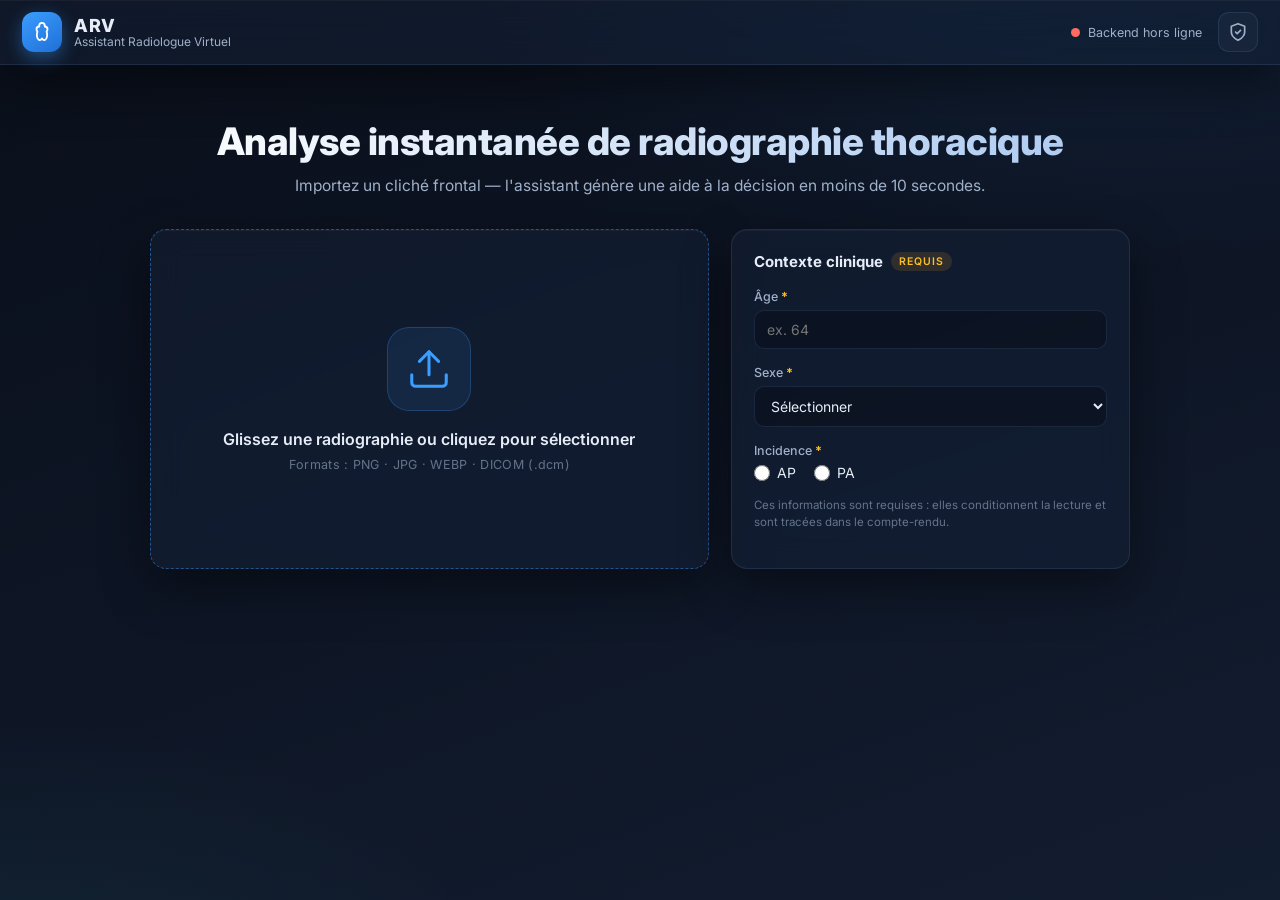
==== frontend/index.html @ f4ba9850 "commit site" ====
<!DOCTYPE html>
<html lang="fr">
<head>
    <meta charset="UTF-8">
    <meta name="viewport" content="width=device-width, initial-scale=1.0">
    <title>ARV · Station de travail clinique</title>

    <link rel="preconnect" href="https://fonts.googleapis.com">
    <link rel="preconnect" href="https://fonts.gstatic.com" crossorigin>
    <link href="https://fonts.googleapis.com/css2?family=Inter:wght@400;500;600;700;800&display=swap" rel="stylesheet">
    <link rel="stylesheet" href="css/theme.css">
</head>
<body>

<!-- ===================== BARRE SUPÉRIEURE ===================== -->
<header class="topbar glass">
    <div class="brand">
        <div class="brand-mark">
            <svg viewBox="0 0 24 24" width="22" height="22" fill="none" stroke="currentColor" stroke-width="2" stroke-linecap="round" stroke-linejoin="round">
                <path d="M12 2a3 3 0 0 0-3 3v1a3 3 0 0 0-3 3c0 1 .5 2 1 2.5C6 15 6 18 8 20c1.5 1.5 3 .5 4-1 1 1.5 2.5 2.5 4 1 2-2 2-5 1-8.5.5-.5 1-1.5 1-2.5a3 3 0 0 0-3-3V5a3 3 0 0 0-3-3z"/>
            </svg>
        </div>
        <div class="brand-text">
            <strong>ARV</strong>
            <span>Assistant Radiologue Virtuel</span>
        </div>
    </div>

    <div class="topbar-right">
        <div class="conn">
            <span id="conn-dot" class="conn-dot offline"></span>
            <span id="conn-label" class="conn-label">Connexion…</span>
        </div>
        <!-- Bouton discret d'audit (pour le jury) -->
        <button id="audit-btn" class="icon-btn" title="Performance &amp; Audit IA">
            <svg viewBox="0 0 24 24" width="20" height="20" fill="none" stroke="currentColor" stroke-width="2" stroke-linecap="round" stroke-linejoin="round">
                <path d="M12 22s8-4 8-10V5l-8-3-8 3v7c0 6 8 10 8 10z"/>
                <path d="M9 12l2 2 4-4"/>
            </svg>
        </button>
    </div>
</header>

<main class="app">

    <!-- ===================== VUE 1 : ESPACE D'IMPORT ===================== -->
    <section id="intake" class="intake">
        <div class="intake-inner">
            <div class="intake-hero">
                <h1>Analyse instantanée de radiographie thoracique</h1>
                <p>Importez un cliché frontal — l'assistant génère une aide à la décision en moins de 10&nbsp;secondes.</p>
            </div>

            <div class="intake-grid">
                <!-- Zone d'import -->
                <div id="drop-zone" class="drop-zone glass">
                    <div class="drop-icon">
                        <svg viewBox="0 0 24 24" width="46" height="46" fill="none" stroke="currentColor" stroke-width="1.6" stroke-linecap="round" stroke-linejoin="round">
                            <path d="M21 15v4a2 2 0 0 1-2 2H5a2 2 0 0 1-2-2v-4"/>
                            <path d="M17 8l-5-5-5 5"/><path d="M12 3v12"/>
                        </svg>
                    </div>
                    <p class="drop-title">Glissez une radiographie ou cliquez pour sélectionner</p>
                    <p class="drop-hint">Formats : PNG · JPG · WEBP · DICOM (.dcm)</p>
                    <input type="file" id="file-input" accept=".jpg,.jpeg,.png,.webp,.dcm" hidden>
                </div>

                <!-- Métadonnées patient (obligatoires avant analyse) -->
                <div class="meta-card glass">
                    <h3>Contexte clinique <span class="req">requis</span></h3>

                    <label class="field">
                        <span>Âge <i class="req-star">*</i></span>
                        <input id="age" type="number" min="0" max="150" placeholder="ex. 64" required>
                    </label>

                    <label class="field">
                        <span>Sexe <i class="req-star">*</i></span>
                        <select id="sex" required>
                            <option value="" selected disabled>Sélectionner</option>
                            <option value="male">Homme</option>
                            <option value="female">Femme</option>
                        </select>
                    </label>

                    <div class="field">
                        <span>Incidence <i class="req-star">*</i></span>
                        <div class="radio-row">
                            <label><input type="radio" name="orientation" value="Frontale AP"> AP</label>
                            <label><input type="radio" name="orientation" value="Frontale PA"> PA</label>
                        </div>
                    </div>

                    <p class="meta-error hidden" id="meta-error">Renseignez le contexte clinique (âge, sexe, incidence) avant de lancer l'analyse.</p>
                    <p class="meta-note">Ces informations sont requises : elles conditionnent la lecture et sont tracées dans le compte-rendu.</p>
                </div>
            </div>
        </div>
    </section>

    <!-- ===================== VUE 2 : ESPACE DE TRAVAIL ===================== -->
    <section id="workspace" class="workspace hidden">

        <!-- Colonne gauche : visionneuse HD -->
        <div class="viewer-col glass">
            <div class="col-head">
                <h2>Visionneuse</h2>
                <button id="new-exam-btn" class="ghost-btn" title="Nouvel examen">
                    <svg viewBox="0 0 24 24" width="16" height="16" fill="none" stroke="currentColor" stroke-width="2" stroke-linecap="round" stroke-linejoin="round"><path d="M12 5v14M5 12h14"/></svg>
                    Nouvel examen
                </button>
            </div>

            <div id="viewer" class="viewer">
                <div class="viewer-frame">
                    <div data-viewer-stage class="viewer-stage">
                        <img data-viewer-base class="viewer-img" alt="Radiographie">
                        <img data-viewer-heat class="viewer-heat" alt="Cartographie IA">
                    </div>

                    <!-- Comparateur avant / après (poignée déplaçable) -->
                    <div data-viewer-split class="viewer-split hidden">
                        <div class="split-line"></div>
                        <div class="split-grip">
                            <svg viewBox="0 0 24 24" width="16" height="16" fill="none" stroke="currentColor" stroke-width="2.2" stroke-linecap="round" stroke-linejoin="round"><path d="M9 7l-4 5 4 5M15 7l4 5-4 5"/></svg>
                        </div>
                    </div>
                    <div data-compare-labels class="compare-labels hidden">
                        <span>Original</span>
                        <span>Cartographie IA</span>
                    </div>

                    <span class="viewer-hint">Molette : zoom · Glisser : déplacer · Double-clic : recentrer</span>
                </div>
            </div>

            <!-- Barre d'outils d'examen -->
            <div class="toolbar">
                <div class="tool-sliders">
                    <div class="tool">
                        <label>Luminosité</label>
                        <input id="brightness" type="range" min="40" max="200" value="100">
                    </div>
                    <div class="tool">
                        <label>Contraste</label>
                        <input id="contrast" type="range" min="40" max="220" value="100">
                    </div>
                    <div class="tool">
                        <label>Opacité cartographie</label>
                        <input id="heat-opacity" type="range" min="20" max="100" value="75">
                    </div>
                </div>

                <div class="tool-modes">
                    <button id="heat-toggle" class="mode-btn" title="Cartographie IA (H)">
                        <svg viewBox="0 0 24 24" width="15" height="15" fill="none" stroke="currentColor" stroke-width="2" stroke-linecap="round" stroke-linejoin="round"><path d="M12 2a7 7 0 0 1 7 7c0 5-7 13-7 13S5 14 5 9a7 7 0 0 1 7-7z"/><circle cx="12" cy="9" r="2.5"/></svg>
                        Cartographie IA
                    </button>
                    <button id="compare-btn" class="mode-btn" title="Comparateur avant / après (C)">
                        <svg viewBox="0 0 24 24" width="15" height="15" fill="none" stroke="currentColor" stroke-width="2" stroke-linecap="round" stroke-linejoin="round"><rect x="3" y="4" width="18" height="16" rx="2"/><path d="M12 4v16"/><path d="M7 9l-2 3 2 3M17 9l2 3-2 3"/></svg>
                        Comparer
                    </button>
                    <button id="invert-btn" class="mode-btn" title="Négatif radiologique (N)">
                        <svg viewBox="0 0 24 24" width="15" height="15" fill="none" stroke="currentColor" stroke-width="2" stroke-linecap="round" stroke-linejoin="round"><circle cx="12" cy="12" r="9"/><path d="M12 3a9 9 0 0 0 0 18z" fill="currentColor" stroke="none"/></svg>
                        Négatif
                    </button>
                    <button id="fullscreen-btn" class="mode-btn" title="Plein écran (F)">
                        <svg viewBox="0 0 24 24" width="15" height="15" fill="none" stroke="currentColor" stroke-width="2" stroke-linecap="round" stroke-linejoin="round"><path d="M8 3H5a2 2 0 0 0-2 2v3M16 3h3a2 2 0 0 1 2 2v3M8 21H5a2 2 0 0 1-2-2v-3M16 21h3a2 2 0 0 0 2-2v-3"/></svg>
                        Plein écran
                    </button>
                    <button id="reset-view" class="mode-btn" title="Réinitialiser (R)">
                        <svg viewBox="0 0 24 24" width="15" height="15" fill="none" stroke="currentColor" stroke-width="2" stroke-linecap="round" stroke-linejoin="round"><path d="M3 12a9 9 0 1 0 3-6.7L3 8"/><path d="M3 3v5h5"/></svg>
                        Réinitialiser
                    </button>
                </div>
            </div>
        </div>

        <!-- Colonne droite : synthèse clinique -->
        <div class="synthesis-col">
            <div class="verdict-card glass">
                <div class="verdict-head">
                    <span id="verdict-badge" class="verdict-badge">—</span>
                    <span class="verdict-tag">Conclusion probable</span>
                </div>
                <h2 id="verdict-label" class="verdict-label">—</h2>

                <div class="conf-block">
                    <div class="conf-top">
                        <span>Indice de confiance</span>
                        <strong id="conf-value">— %</strong>
                    </div>
                    <div class="conf-bar">
                        <div id="conf-fill" class="conf-fill"></div>
                    </div>
                </div>
            </div>

            <div class="info-card glass">
                <div class="card-head">
                    <h3>Diagnostic différentiel</h3>
                    <span class="card-sub">probabilités du modèle</span>
                </div>
                <div id="differential" class="differential"></div>
            </div>

            <div class="info-card glass">
                <h3>Points clés anatomiques</h3>
                <ul id="evidence-list" class="evidence-list"></ul>
            </div>

            <div class="info-card glass">
                <h3>Justification</h3>
                <p id="justification" class="justification"></p>
            </div>

            <div id="reco-block" class="info-card glass hidden">
                <h3>Recommandations</h3>
                <ul id="reco-list" class="reco-list"></ul>
            </div>

            <!-- Garde-fou légal & éthique -->
            <div class="disclaimer">
                <svg viewBox="0 0 24 24" width="20" height="20" fill="none" stroke="currentColor" stroke-width="2" stroke-linecap="round" stroke-linejoin="round"><path d="M10.29 3.86 1.82 18a2 2 0 0 0 1.71 3h16.94a2 2 0 0 0 1.71-3L13.71 3.86a2 2 0 0 0-3.42 0z"/><path d="M12 9v4"/><path d="M12 17h.01"/></svg>
                <p><strong>Assistance IA</strong> — Le diagnostic final et la validation clinique relèvent exclusivement du médecin radiologue.</p>
            </div>

            <button id="validate-btn" class="primary-btn">
                <svg viewBox="0 0 24 24" width="18" height="18" fill="none" stroke="currentColor" stroke-width="2" stroke-linecap="round" stroke-linejoin="round"><path d="M20 6 9 17l-5-5"/></svg>
                Valider et générer le compte-rendu
            </button>
        </div>
    </section>
</main>

<!-- ===================== OVERLAY DE TRAITEMENT ===================== -->
<div id="processing" class="processing">
    <div class="processing-card glass">
        <div class="scanner">
            <div class="scanner-line"></div>
            <svg viewBox="0 0 24 24" width="40" height="40" fill="none" stroke="currentColor" stroke-width="1.5"><path d="M8 3v18M16 3v18M3 8h18M3 16h18" opacity=".35"/><circle cx="12" cy="12" r="9"/></svg>
        </div>
        <p class="processing-title">Analyse du pipeline d'inférence…</p>
        <p class="processing-sub">Prétraitement · Inférence · Cartographie</p>
        <div id="proc-timer" class="proc-timer">0.0 s</div>
    </div>
</div>

<!-- ===================== MODALE AUDIT (JURY) ===================== -->
<div id="audit-modal" class="modal">
    <div class="modal-card glass">
        <div class="modal-head">
            <h3><svg viewBox="0 0 24 24" width="18" height="18" fill="none" stroke="currentColor" stroke-width="2" stroke-linecap="round" stroke-linejoin="round"><path d="M12 22s8-4 8-10V5l-8-3-8 3v7c0 6 8 10 8 10z"/></svg> Performance &amp; Audit IA</h3>
            <button class="icon-btn" data-close title="Fermer">
                <svg viewBox="0 0 24 24" width="16" height="16" fill="none" stroke="currentColor" stroke-width="2" stroke-linecap="round" stroke-linejoin="round"><path d="M18 6 6 18M6 6l12 12"/></svg>
            </button>
        </div>
        <div id="audit-body" class="modal-body audit-body"></div>
    </div>
</div>

<!-- ===================== MODALE COMPTE-RENDU ===================== -->
<div id="report-modal" class="modal">
    <div class="modal-card modal-card-lg glass">
        <div class="modal-head">
            <h3>Compte-rendu clinique</h3>
            <button class="icon-btn" data-close title="Fermer">
                <svg viewBox="0 0 24 24" width="16" height="16" fill="none" stroke="currentColor" stroke-width="2" stroke-linecap="round" stroke-linejoin="round"><path d="M18 6 6 18M6 6l12 12"/></svg>
            </button>
        </div>
        <div id="report-body" class="modal-body report-body"></div>
        <div class="modal-foot">
            <button id="export-json" class="ghost-btn">Exporter JSON</button>
            <button id="export-pdf" class="primary-btn">Imprimer / PDF</button>
        </div>
    </div>
</div>

<script type="module" src="js/app.js"></script>
</body>
</html>
---- frontend/css/theme.css ----
/* =========================================================================
   ARV — Thème clinique "Dark Medical / Slate"
   Fond sombre reposant, accents bleu neutre, alertes ambre/orange.
   Cartes en glassmorphism, transitions instantanées.
   ========================================================================= */

:root {
    /* Fond */
    --bg-0: #0a0f1a;
    --bg-1: #0e1626;
    --bg-2: #131d30;
    /* Verre */
    --glass: rgba(23, 33, 52, 0.55);
    --glass-brd: rgba(120, 160, 220, 0.14);
    --glass-hi: rgba(255, 255, 255, 0.04);
    /* Texte */
    --txt: #e6edf7;
    --txt-dim: #9fb0c8;
    --txt-mut: #64748b;
    /* Accents */
    --blue: #3b9dff;
    --blue-soft: #1f6fd6;
    --cyan: #38e1c9;
    --amber: #f5a623;
    --amber-soft: #fbbf24;
    --green: #34d399;
    --red: #ff6b5e;
    /* Sévérité */
    --sev-normal: #34d399;
    --sev-watch: #f5c542;
    --sev-alert: #ff8a4c;

    --radius: 16px;
    --radius-sm: 11px;
    --shadow: 0 18px 50px rgba(0, 0, 0, 0.45);
    --ease: cubic-bezier(0.22, 1, 0.36, 1);
}

* { box-sizing: border-box; margin: 0; padding: 0; }

html, body { height: 100%; }

body {
    font-family: "Inter", system-ui, -apple-system, sans-serif;
    color: var(--txt);
    background:
        radial-gradient(1100px 600px at 85% -10%, rgba(59, 157, 255, 0.10), transparent 60%),
        radial-gradient(900px 500px at 0% 110%, rgba(56, 225, 201, 0.06), transparent 55%),
        linear-gradient(160deg, var(--bg-0), var(--bg-1) 55%, var(--bg-2));
    background-attachment: fixed;
    min-height: 100vh;
    -webkit-font-smoothing: antialiased;
}

.hidden { display: none !important; }

/* ---------- Glassmorphism générique ---------- */
.glass {
    background: var(--glass);
    border: 1px solid var(--glass-brd);
    box-shadow: var(--shadow), inset 0 1px 0 var(--glass-hi);
    backdrop-filter: blur(16px) saturate(140%);
    -webkit-backdrop-filter: blur(16px) saturate(140%);
}

/* =========================================================================
   BARRE SUPÉRIEURE
   ========================================================================= */
.topbar {
    position: sticky;
    top: 0;
    z-index: 40;
    display: flex;
    align-items: center;
    justify-content: space-between;
    padding: 12px 22px;
    border-radius: 0;
    border-left: 0; border-right: 0; border-top: 0;
}

.brand { display: flex; align-items: center; gap: 12px; }

.brand-mark {
    width: 40px; height: 40px;
    display: grid; place-items: center;
    color: #fff;
    border-radius: 12px;
    background: linear-gradient(145deg, var(--blue), var(--blue-soft));
    box-shadow: 0 6px 18px rgba(59, 157, 255, 0.4);
}

.brand-text { display: flex; flex-direction: column; line-height: 1.1; }
.brand-text strong { font-size: 18px; font-weight: 800; letter-spacing: 0.5px; }
.brand-text span { font-size: 12px; color: var(--txt-dim); }

.topbar-right { display: flex; align-items: center; gap: 16px; }

.conn { display: flex; align-items: center; gap: 8px; font-size: 12.5px; color: var(--txt-dim); }
.conn-dot { width: 9px; height: 9px; border-radius: 50%; position: relative; }
.conn-dot.online { background: var(--green); box-shadow: 0 0 0 0 rgba(52, 211, 153, 0.6); animation: pulse 2s infinite; }
.conn-dot.offline { background: var(--red); }
@keyframes pulse {
    0% { box-shadow: 0 0 0 0 rgba(52, 211, 153, 0.5); }
    70% { box-shadow: 0 0 0 7px rgba(52, 211, 153, 0); }
    100% { box-shadow: 0 0 0 0 rgba(52, 211, 153, 0); }
}

.icon-btn {
    display: grid; place-items: center;
    width: 40px; height: 40px;
    border-radius: 11px;
    border: 1px solid var(--glass-brd);
    background: rgba(255, 255, 255, 0.03);
    color: var(--txt-dim);
    cursor: pointer;
    transition: 0.18s var(--ease);
    font-size: 15px;
}
.icon-btn:hover { color: var(--blue); border-color: var(--blue); transform: translateY(-1px); }

/* =========================================================================
   MISE EN PAGE PRINCIPALE
   ========================================================================= */
.app { max-width: 1320px; margin: 0 auto; padding: 26px 22px 60px; }

/* ---------- Vue import ---------- */
.intake { animation: fadeUp 0.5s var(--ease); }
.intake-inner { max-width: 980px; margin: 0 auto; padding-top: 3vh; }

.intake-hero { text-align: center; margin-bottom: 34px; }
.intake-hero h1 {
    font-size: clamp(24px, 3.4vw, 38px);
    font-weight: 800; letter-spacing: -0.5px;
    background: linear-gradient(120deg, #fff, #a9c8f0);
    -webkit-background-clip: text; background-clip: text; -webkit-text-fill-color: transparent;
}
.intake-hero p { color: var(--txt-dim); margin-top: 12px; font-size: 15.5px; }

.intake-grid { display: grid; grid-template-columns: 1.4fr 1fr; gap: 22px; }

.drop-zone {
    border-radius: var(--radius);
    border: 1.5px dashed rgba(59, 157, 255, 0.45);
    display: flex; flex-direction: column; align-items: center; justify-content: center;
    text-align: center; padding: 46px 30px; cursor: pointer;
    transition: 0.22s var(--ease); min-height: 340px;
}
.drop-zone:hover, .drop-zone.dragover {
    border-color: var(--blue);
    background: rgba(59, 157, 255, 0.08);
    transform: translateY(-2px);
}
.drop-icon {
    width: 84px; height: 84px; display: grid; place-items: center;
    border-radius: 22px; color: var(--blue); margin-bottom: 18px;
    background: rgba(59, 157, 255, 0.10);
    border: 1px solid rgba(59, 157, 255, 0.25);
}
.drop-zone.dragover .drop-icon { animation: bob 0.8s var(--ease) infinite; }
.drop-title { font-weight: 600; font-size: 16px; }
.drop-hint { color: var(--txt-mut); font-size: 12.5px; margin-top: 8px; letter-spacing: 0.3px; }

/* ---------- Carte métadonnées ---------- */
.meta-card { border-radius: var(--radius); padding: 22px; }
.meta-card h3 {
    font-size: 15px; display: flex; align-items: center; gap: 8px; margin-bottom: 18px;
}
.meta-card h3 span {
    font-size: 10.5px; font-weight: 600; text-transform: uppercase; letter-spacing: 1px;
    color: var(--blue); background: rgba(59, 157, 255, 0.12);
    padding: 3px 8px; border-radius: 20px;
}
/* Badge "requis" en ambre pour signaler l'obligation. */
.meta-card h3 span.req { color: var(--amber-soft); background: rgba(245, 166, 35, 0.14); }

.field { display: flex; flex-direction: column; gap: 6px; margin-bottom: 16px; }
.field > span { font-size: 12.5px; color: var(--txt-dim); font-weight: 500; }
.req-star { color: var(--amber-soft); font-style: normal; font-weight: 700; }

.field input, .field select {
    background: rgba(10, 16, 28, 0.6);
    border: 1px solid var(--glass-brd);
    color: var(--txt);
    border-radius: 10px; padding: 10px 12px; font-size: 14px; font-family: inherit;
    transition: 0.18s var(--ease); outline: none;
}
.field input:focus, .field select:focus {
    border-color: var(--blue); box-shadow: 0 0 0 3px rgba(59, 157, 255, 0.18);
}
.field select option { background: var(--bg-1); }
/* Champ obligatoire non renseigné au moment de l'analyse. */
.field .input-invalid, .input-invalid {
    border-color: var(--red) !important;
    box-shadow: 0 0 0 3px rgba(255, 107, 94, 0.18) !important;
}

.radio-row { display: flex; gap: 18px; width: fit-content; }
.radio-row label { display: flex; align-items: center; gap: 7px; font-size: 14px; cursor: pointer; color: var(--txt); }
.radio-row input { accent-color: var(--blue); width: 16px; height: 16px; }
/* Incidence obligatoire non choisie au moment de l'analyse. */
.radio-row.radio-invalid { outline: 2px solid rgba(255, 107, 94, 0.55); outline-offset: 6px; border-radius: 6px; }

.meta-error {
    font-size: 12px; color: var(--red); font-weight: 600; margin-top: 4px;
    display: flex; align-items: center; gap: 6px;
}
.meta-error::before {
    content: ""; width: 7px; height: 7px; border-radius: 50%; background: var(--red);
    box-shadow: 0 0 6px rgba(255, 107, 94, 0.6); flex: none;
}
.meta-note { font-size: 11.5px; color: var(--txt-mut); margin-top: 6px; line-height: 1.5; }

/* =========================================================================
   ESPACE DE TRAVAIL (2 colonnes)
   ========================================================================= */
.workspace {
    display: grid; grid-template-columns: 1.15fr 0.85fr; gap: 22px;
    animation: fadeUp 0.45s var(--ease);
    align-items: start;
}

.col-head { display: flex; align-items: center; justify-content: space-between; margin-bottom: 14px; }
.col-head h2 { font-size: 16px; font-weight: 700; }

/* ---------- Colonne visionneuse ---------- */
.viewer-col { border-radius: var(--radius); padding: 18px; }

.viewer { position: relative; }
.viewer-frame {
    position: relative; overflow: hidden;
    border-radius: var(--radius-sm);
    background: #05080f;
    border: 1px solid rgba(120, 160, 220, 0.10);
    aspect-ratio: 1 / 1;
    display: grid; place-items: center;
}
.viewer-stage {
    position: relative; width: 100%; height: 100%;
    transform-origin: center; will-change: transform;
    cursor: grab;
}
.viewer.zoomed .viewer-stage { cursor: grab; }
.viewer-stage.grabbing { cursor: grabbing; }

.viewer-img, .viewer-heat {
    position: absolute; inset: 0;
    width: 100%; height: 100%; object-fit: contain;
    user-select: none; -webkit-user-drag: none;
}
.viewer-heat { opacity: 0; transition: opacity 0.35s var(--ease); mix-blend-mode: screen; }

.viewer-hint {
    position: absolute; left: 50%; bottom: 10px; transform: translateX(-50%);
    font-size: 11px; color: var(--txt-dim);
    background: rgba(5, 8, 15, 0.7); padding: 5px 12px; border-radius: 20px;
    border: 1px solid var(--glass-brd); pointer-events: none;
    opacity: 0; transition: 0.25s var(--ease);
}
.viewer-frame:hover .viewer-hint { opacity: 1; }
.viewer.heat-active .viewer-frame { box-shadow: inset 0 0 0 2px rgba(245, 166, 35, 0.5); }

/* Plein écran : le cadre occupe tout l'écran, l'image reste centrée (object-fit). */
.viewer-frame:fullscreen { width: 100vw; height: 100vh; aspect-ratio: auto; border-radius: 0; }

/* ---------- Barre d'outils ---------- */
.toolbar {
    margin-top: 16px; padding: 14px; border-radius: var(--radius-sm);
    background: rgba(10, 16, 28, 0.5); border: 1px solid var(--glass-brd);
}
.tool-sliders { display: grid; grid-template-columns: repeat(3, 1fr); gap: 16px; }
.tool { display: flex; flex-direction: column; gap: 6px; }
.tool label { font-size: 11.5px; color: var(--txt-dim); font-weight: 500; }

.tool-modes {
    display: flex; flex-wrap: wrap; gap: 8px;
    margin-top: 14px; padding-top: 14px;
    border-top: 1px solid var(--glass-brd);
}
.mode-btn {
    display: inline-flex; align-items: center; gap: 7px;
    padding: 8px 13px; font-size: 12.5px; font-weight: 600; font-family: inherit;
    color: var(--txt-dim); cursor: pointer;
    background: rgba(255, 255, 255, 0.03);
    border: 1px solid var(--glass-brd); border-radius: 9px;
    transition: 0.16s var(--ease);
}
.mode-btn:hover { color: var(--txt); border-color: rgba(120, 160, 220, 0.35); transform: translateY(-1px); }
.mode-btn.active {
    color: #fff; border-color: transparent;
    background: linear-gradient(135deg, var(--blue), var(--blue-soft));
    box-shadow: 0 6px 16px rgba(59, 157, 255, 0.3);
}
/* La cartographie IA et le comparateur s'affichent en teinte ambre (accent alerte). */
#heat-toggle.active, #compare-btn.active {
    background: linear-gradient(135deg, var(--amber), var(--amber-soft));
    color: #3a2600; box-shadow: 0 6px 16px rgba(245, 166, 35, 0.3);
}

input[type="range"] {
    -webkit-appearance: none; appearance: none; height: 4px; border-radius: 4px;
    background: rgba(120, 160, 220, 0.22); outline: none; cursor: pointer;
}
input[type="range"]::-webkit-slider-thumb {
    -webkit-appearance: none; width: 15px; height: 15px; border-radius: 50%;
    background: var(--blue); box-shadow: 0 0 0 4px rgba(59, 157, 255, 0.2); transition: 0.15s;
}
input[type="range"]::-webkit-slider-thumb:hover { background: #5fb0ff; }
input[type="range"]::-moz-range-thumb {
    width: 15px; height: 15px; border: none; border-radius: 50%; background: var(--blue);
}

/* ---------- Comparateur avant / après ---------- */
.viewer-split {
    position: absolute; top: 0; bottom: 0; left: 50%;
    width: 0; z-index: 5; transform: translateX(-50%);
    cursor: ew-resize;
}
.split-line {
    position: absolute; top: 0; bottom: 0; left: 50%; width: 2px;
    transform: translateX(-50%);
    background: rgba(255, 255, 255, 0.9);
    box-shadow: 0 0 10px rgba(0, 0, 0, 0.6);
}
.split-grip {
    position: absolute; top: 50%; left: 50%; transform: translate(-50%, -50%);
    width: 34px; height: 34px; border-radius: 50%;
    display: grid; place-items: center; color: #0a0f1a;
    background: #fff; box-shadow: 0 3px 12px rgba(0, 0, 0, 0.5);
}
.compare-labels {
    position: absolute; top: 10px; left: 0; right: 0; z-index: 5;
    display: flex; justify-content: space-between; padding: 0 14px;
    pointer-events: none; font-size: 11px; font-weight: 600;
}
.compare-labels span {
    background: rgba(5, 8, 15, 0.75); color: var(--txt);
    padding: 4px 10px; border-radius: 20px; border: 1px solid var(--glass-brd);
}
.compare-labels span:last-child { color: var(--amber-soft); }
.viewer.compare-active .viewer-frame { box-shadow: inset 0 0 0 2px rgba(245, 166, 35, 0.5); }

/* =========================================================================
   COLONNE SYNTHÈSE CLINIQUE
   ========================================================================= */
.synthesis-col { display: flex; flex-direction: column; gap: 16px; }

.verdict-card { border-radius: var(--radius); padding: 20px 22px; position: relative; overflow: hidden; }
.verdict-card::before {
    content: ""; position: absolute; top: 0; left: 0; width: 4px; height: 100%;
    background: var(--blue);
}
.verdict-head { display: flex; align-items: center; gap: 10px; margin-bottom: 8px; }
.verdict-tag { font-size: 11px; text-transform: uppercase; letter-spacing: 1.2px; color: var(--txt-mut); }

.verdict-badge {
    font-size: 11.5px; font-weight: 700; text-transform: uppercase; letter-spacing: 0.6px;
    padding: 4px 11px; border-radius: 20px; color: #fff;
    background: var(--blue);
}
.verdict-badge.sev-normal { background: linear-gradient(135deg, #10b981, var(--sev-normal)); }
.verdict-badge.sev-watch  { background: linear-gradient(135deg, #eab308, var(--sev-watch)); color: #3a2c00; }
.verdict-badge.sev-alert  { background: linear-gradient(135deg, #f97316, var(--sev-alert)); }

.verdict-label { font-size: 22px; font-weight: 700; margin: 4px 0 18px; letter-spacing: -0.3px; line-height: 1.2; }

.conf-block { }
.conf-top { display: flex; justify-content: space-between; align-items: baseline; margin-bottom: 8px; }
.conf-top span { font-size: 12.5px; color: var(--txt-dim); }
.conf-top strong { font-size: 20px; font-weight: 800; }

.conf-bar { height: 9px; border-radius: 10px; background: rgba(120, 160, 220, 0.16); overflow: hidden; }
.conf-fill {
    height: 100%; width: 0; border-radius: 10px;
    background: linear-gradient(90deg, var(--blue-soft), var(--blue));
    transition: width 0.9s var(--ease);
}
.conf-fill.sev-normal { background: linear-gradient(90deg, #059669, var(--sev-normal)); }
.conf-fill.sev-watch  { background: linear-gradient(90deg, #ca8a04, var(--sev-watch)); }
.conf-fill.sev-alert  { background: linear-gradient(90deg, #ea580c, var(--sev-alert)); }

/* ---------- Cartes d'information ---------- */
.info-card { border-radius: var(--radius); padding: 18px 20px; }
.info-card h3 {
    font-size: 13px; text-transform: uppercase; letter-spacing: 0.8px;
    color: var(--blue); margin-bottom: 12px; font-weight: 700;
}
.card-head { display: flex; align-items: baseline; justify-content: space-between; margin-bottom: 14px; }
.card-head h3 { margin-bottom: 0; }
.card-sub { font-size: 11px; color: var(--txt-mut); letter-spacing: 0.3px; }

/* ---------- Diagnostic différentiel ---------- */
.differential { display: flex; flex-direction: column; gap: 12px; }
.diff-row { display: grid; grid-template-columns: 130px 1fr 42px; align-items: center; gap: 10px; }
.diff-label {
    font-size: 12.5px; color: var(--txt-dim);
    overflow: hidden; text-overflow: ellipsis; white-space: nowrap;
}
.diff-track { height: 8px; border-radius: 8px; background: rgba(120, 160, 220, 0.14); overflow: hidden; }
.diff-bar {
    height: 100%; border-radius: 8px; width: 0;
    background: linear-gradient(90deg, rgba(59, 157, 255, 0.5), var(--blue));
    transition: width 0.8s var(--ease);
}
.diff-pct { font-size: 12.5px; font-weight: 700; color: var(--txt-dim); text-align: right; font-variant-numeric: tabular-nums; }
/* Hypothèse retenue mise en avant. */
.diff-top .diff-label { color: var(--txt); font-weight: 600; }
.diff-top .diff-bar { background: linear-gradient(90deg, var(--amber), var(--amber-soft)); }
.diff-top .diff-pct { color: var(--amber-soft); }

.evidence-list, .reco-list { list-style: none; display: flex; flex-direction: column; gap: 9px; }
.evidence-list li, .reco-list li {
    position: relative; padding-left: 24px; font-size: 14px; color: var(--txt); line-height: 1.45;
}
.evidence-list li::before {
    content: ""; position: absolute; left: 4px; top: 7px; width: 8px; height: 8px;
    border-radius: 50%; background: var(--blue); box-shadow: 0 0 8px rgba(59, 157, 255, 0.6);
}
.reco-list li::before {
    content: ""; position: absolute; left: 3px; top: 6px;
    width: 7px; height: 7px; border-top: 2px solid var(--cyan); border-right: 2px solid var(--cyan);
    transform: rotate(45deg);
}
.justification { font-size: 14px; line-height: 1.6; color: var(--txt-dim); }

/* ---------- Garde-fou ---------- */
.disclaimer {
    display: flex; gap: 12px; align-items: flex-start;
    padding: 14px 16px; border-radius: var(--radius-sm);
    background: rgba(245, 166, 35, 0.10);
    border: 1px solid rgba(245, 166, 35, 0.35);
    color: var(--amber-soft);
}
.disclaimer svg { flex: none; margin-top: 1px; }
.disclaimer p { font-size: 12.8px; line-height: 1.5; color: #f7d9a8; }
.disclaimer strong { color: var(--amber-soft); }

/* ---------- Boutons ---------- */
.primary-btn {
    display: flex; align-items: center; justify-content: center; gap: 9px;
    width: 100%; padding: 14px; font-size: 14.5px; font-weight: 700; font-family: inherit;
    color: #fff; cursor: pointer; border: none; border-radius: 13px;
    background: linear-gradient(135deg, var(--blue), var(--blue-soft));
    box-shadow: 0 10px 26px rgba(59, 157, 255, 0.35);
    transition: 0.2s var(--ease);
}
.primary-btn:hover { transform: translateY(-2px); box-shadow: 0 14px 32px rgba(59, 157, 255, 0.45); }
.primary-btn:active { transform: translateY(0); }

.ghost-btn {
    display: inline-flex; align-items: center; gap: 7px;
    padding: 9px 14px; font-size: 13px; font-weight: 600; font-family: inherit;
    color: var(--txt-dim); cursor: pointer;
    background: rgba(255, 255, 255, 0.03);
    border: 1px solid var(--glass-brd); border-radius: 10px;
    transition: 0.18s var(--ease);
}
.ghost-btn:hover { color: var(--blue); border-color: var(--blue); }

/* =========================================================================
   OVERLAY DE TRAITEMENT
   ========================================================================= */
.processing {
    position: fixed; inset: 0; z-index: 60;
    display: none; align-items: center; justify-content: center;
    background: rgba(5, 8, 15, 0.72); backdrop-filter: blur(6px);
}
.processing.active { display: flex; animation: fade 0.25s var(--ease); }

.processing-card {
    border-radius: 22px; padding: 40px 54px; text-align: center;
    display: flex; flex-direction: column; align-items: center; gap: 6px;
}
.scanner {
    position: relative; width: 92px; height: 92px; color: var(--blue);
    display: grid; place-items: center; margin-bottom: 14px;
    border-radius: 20px; overflow: hidden;
    border: 1px solid rgba(59, 157, 255, 0.3); background: rgba(59, 157, 255, 0.06);
}
.scanner-line {
    position: absolute; left: 0; right: 0; height: 2px;
    background: linear-gradient(90deg, transparent, var(--cyan), transparent);
    box-shadow: 0 0 14px var(--cyan);
    animation: scan 1.4s var(--ease) infinite;
}
.processing-title { font-size: 16px; font-weight: 700; }
.processing-sub { font-size: 12.5px; color: var(--txt-dim); letter-spacing: 0.3px; }
.proc-timer {
    margin-top: 14px; font-size: 26px; font-weight: 800; font-variant-numeric: tabular-nums;
    color: var(--cyan); letter-spacing: 1px;
}

/* =========================================================================
   MODALES
   ========================================================================= */
.modal {
    position: fixed; inset: 0; z-index: 70;
    display: none; align-items: center; justify-content: center; padding: 24px;
    background: rgba(5, 8, 15, 0.7); backdrop-filter: blur(6px);
}
.modal.active { display: flex; animation: fade 0.22s var(--ease); }

.modal-card {
    width: 100%; max-width: 560px; max-height: 88vh;
    border-radius: 20px; display: flex; flex-direction: column; overflow: hidden;
    animation: pop 0.28s var(--ease);
}
.modal-card-lg { max-width: 720px; }

.modal-head {
    display: flex; align-items: center; justify-content: space-between;
    padding: 18px 22px; border-bottom: 1px solid var(--glass-brd);
}
.modal-head h3 { font-size: 15.5px; font-weight: 700; display: flex; align-items: center; gap: 9px; color: var(--txt); }
.modal-head .icon-btn { width: 32px; height: 32px; }

.modal-body { padding: 20px 22px; overflow-y: auto; }
.modal-foot {
    display: flex; justify-content: flex-end; gap: 12px;
    padding: 16px 22px; border-top: 1px solid var(--glass-brd);
}

/* ---------- Contenu audit ---------- */
.audit-title { font-size: 11.5px; text-transform: uppercase; letter-spacing: 1px; color: var(--txt-mut); margin: 18px 0 10px; }
.audit-title:first-child { margin-top: 0; }

.audit-metrics { display: grid; grid-template-columns: repeat(4, 1fr); gap: 10px; }
.metric {
    text-align: center; padding: 14px 6px; border-radius: 12px;
    background: rgba(59, 157, 255, 0.08); border: 1px solid rgba(59, 157, 255, 0.18);
}
.metric span { display: block; font-size: 22px; font-weight: 800; color: var(--blue); }
.metric { font-size: 11px; color: var(--txt-dim); }
.audit-model { font-size: 11.5px; color: var(--txt-mut); margin-top: 10px; }

.audit-session { display: flex; gap: 18px; flex-wrap: wrap; font-size: 13px; color: var(--txt-dim); }
.audit-session b { color: var(--txt); font-size: 15px; }

.audit-table { width: 100%; border-collapse: collapse; font-size: 12.5px; }
.audit-table th {
    text-align: left; padding: 8px 8px; color: var(--txt-mut); font-weight: 600;
    border-bottom: 1px solid var(--glass-brd); font-size: 11px; text-transform: uppercase; letter-spacing: 0.5px;
}
.audit-table td { padding: 9px 8px; border-bottom: 1px solid rgba(120, 160, 220, 0.08); color: var(--txt); }
.sev-dot { display: inline-block; width: 9px; height: 9px; border-radius: 50%; background: var(--txt-mut); }
.sev-dot.sev-normal { background: var(--sev-normal); box-shadow: 0 0 6px rgba(52, 211, 153, 0.6); }
.sev-dot.sev-watch  { background: var(--sev-watch);  box-shadow: 0 0 6px rgba(245, 197, 66, 0.6); }
.sev-dot.sev-alert  { background: var(--sev-alert);  box-shadow: 0 0 6px rgba(255, 138, 76, 0.6); }
.audit-table .ellipsis { max-width: 120px; overflow: hidden; text-overflow: ellipsis; white-space: nowrap; }
.audit-empty, .audit-offline, .audit-loading { font-size: 13px; color: var(--txt-mut); padding: 8px 0; }

/* ---------- Contenu compte-rendu (dans modale, thème sombre) ---------- */
.report-body .report-doc { color: var(--txt); }
.report-head { display: flex; justify-content: space-between; gap: 16px; flex-wrap: wrap; margin-bottom: 18px; }
.report-head h2 { font-size: 18px; }
.report-sub { font-size: 12.5px; color: var(--txt-dim); margin-top: 3px; }
.report-meta { font-size: 12px; color: var(--txt-dim); text-align: right; }
.report-meta div { margin: 2px 0; }
.report-meta span { color: var(--txt-mut); display: inline-block; min-width: 52px; }

.report-verdict {
    display: flex; justify-content: space-between; align-items: center; flex-wrap: wrap; gap: 10px;
    padding: 14px 16px; border-radius: 12px; margin: 8px 0 18px;
    background: rgba(59, 157, 255, 0.08); border-left: 4px solid var(--blue);
}
.report-verdict.sev-alert { border-color: var(--sev-alert); background: rgba(245, 130, 60, 0.10); }
.report-verdict.sev-watch { border-color: var(--sev-watch); background: rgba(245, 197, 66, 0.10); }
.report-verdict.sev-normal { border-color: var(--sev-normal); background: rgba(52, 211, 153, 0.10); }
.report-badge { font-size: 10.5px; text-transform: uppercase; letter-spacing: 1px; color: var(--txt-dim); }
.report-verdict strong { display: block; font-size: 18px; margin-top: 3px; }
.report-conf { font-size: 13px; color: var(--txt-dim); }
.report-conf b { color: var(--txt); }

.report-body section { margin: 14px 0; }
.report-body h3 { font-size: 12.5px; text-transform: uppercase; letter-spacing: 0.8px; color: var(--blue); margin-bottom: 7px; }
.report-body ul { list-style: none; display: flex; flex-direction: column; gap: 6px; }
.report-body li { padding-left: 16px; position: relative; font-size: 13.5px; color: var(--txt-dim); }
.report-body li::before { content: "•"; position: absolute; left: 2px; color: var(--blue); }
.report-body p { font-size: 13.5px; line-height: 1.6; color: var(--txt-dim); }
.report-limits li { color: var(--txt-mut); font-size: 12.5px; }

.report-warning {
    margin: 18px 0; padding: 12px 14px; border-radius: 10px; font-size: 12.5px; font-weight: 600;
    background: rgba(245, 166, 35, 0.12); border: 1px solid rgba(245, 166, 35, 0.35); color: var(--amber-soft);
}
.report-sign { display: flex; justify-content: space-between; gap: 16px; flex-wrap: wrap; margin-top: 22px; font-size: 12.5px; color: var(--txt-mut); }

/* =========================================================================
   ANIMATIONS
   ========================================================================= */
@keyframes fade { from { opacity: 0; } to { opacity: 1; } }
@keyframes fadeUp { from { opacity: 0; transform: translateY(14px); } to { opacity: 1; transform: translateY(0); } }
@keyframes pop { from { opacity: 0; transform: scale(0.96) translateY(8px); } to { opacity: 1; transform: scale(1) translateY(0); } }
@keyframes scan { 0% { top: 6%; } 50% { top: 90%; } 100% { top: 6%; } }
@keyframes bob { 0%, 100% { transform: translateY(0); } 50% { transform: translateY(-5px); } }

/* =========================================================================
   RESPONSIVE
   ========================================================================= */
@media (max-width: 1040px) {
    .workspace { grid-template-columns: 1fr; }
    .intake-grid { grid-template-columns: 1fr; }
}
@media (max-width: 620px) {
    .app { padding: 18px 14px 40px; }
    .toolbar { grid-template-columns: 1fr 1fr; }
    .tool-reset { grid-column: span 2; justify-self: stretch; }
    .brand-text span { display: none; }
    .audit-metrics { grid-template-columns: repeat(2, 1fr); }
    .conn-label { display: none; }
}
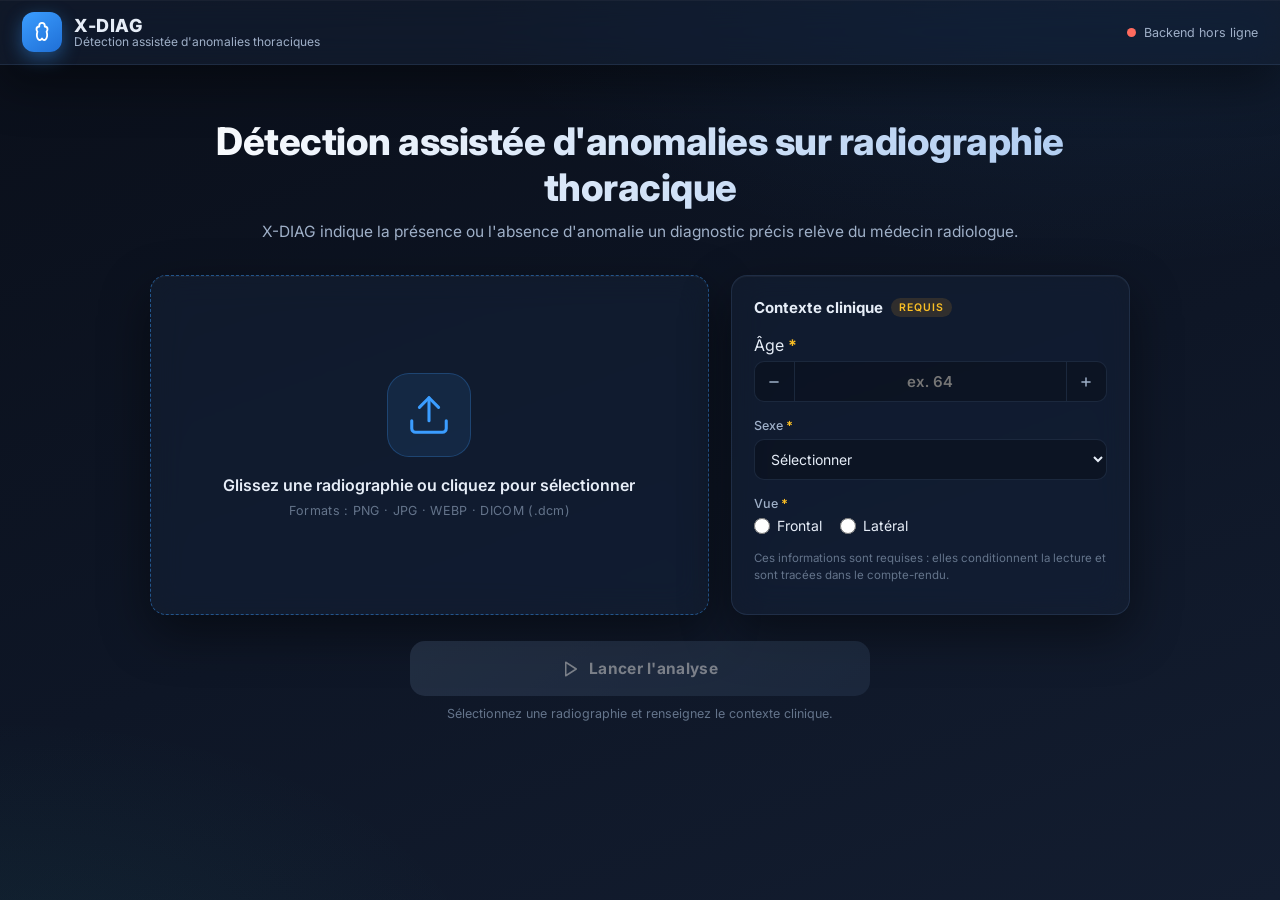
==== commit 6400134e: "site final" ====
--- a/frontend/index.html
+++ b/frontend/index.html
@@ -3,7 +3,7 @@
 <head>
     <meta charset="UTF-8">
     <meta name="viewport" content="width=device-width, initial-scale=1.0">
-    <title>ARV · Station de travail clinique</title>
+    <title>X-DIAG · Station de travail clinique</title>
 
     <link rel="preconnect" href="https://fonts.googleapis.com">
     <link rel="preconnect" href="https://fonts.gstatic.com" crossorigin>
@@ -21,8 +21,8 @@
             </svg>
         </div>
         <div class="brand-text">
-            <strong>ARV</strong>
-            <span>Assistant Radiologue Virtuel</span>
+            <strong>X-DIAG</strong>
+            <span>Détection assistée d'anomalies thoraciques</span>
         </div>
     </div>
 
@@ -31,13 +31,6 @@
             <span id="conn-dot" class="conn-dot offline"></span>
             <span id="conn-label" class="conn-label">Connexion…</span>
         </div>
-        <!-- Bouton discret d'audit (pour le jury) -->
-        <button id="audit-btn" class="icon-btn" title="Performance &amp; Audit IA">
-            <svg viewBox="0 0 24 24" width="20" height="20" fill="none" stroke="currentColor" stroke-width="2" stroke-linecap="round" stroke-linejoin="round">
-                <path d="M12 22s8-4 8-10V5l-8-3-8 3v7c0 6 8 10 8 10z"/>
-                <path d="M9 12l2 2 4-4"/>
-            </svg>
-        </button>
     </div>
 </header>
 
@@ -47,21 +40,35 @@
     <section id="intake" class="intake">
         <div class="intake-inner">
             <div class="intake-hero">
-                <h1>Analyse instantanée de radiographie thoracique</h1>
-                <p>Importez un cliché frontal — l'assistant génère une aide à la décision en moins de 10&nbsp;secondes.</p>
+                <h1>Détection assistée d'anomalies sur radiographie thoracique</h1>
+                <p>X-DIAG indique la présence ou l'absence d'anomalie un diagnostic précis relève du médecin radiologue.</p>
             </div>
 
             <div class="intake-grid">
                 <!-- Zone d'import -->
                 <div id="drop-zone" class="drop-zone glass">
-                    <div class="drop-icon">
-                        <svg viewBox="0 0 24 24" width="46" height="46" fill="none" stroke="currentColor" stroke-width="1.6" stroke-linecap="round" stroke-linejoin="round">
-                            <path d="M21 15v4a2 2 0 0 1-2 2H5a2 2 0 0 1-2-2v-4"/>
-                            <path d="M17 8l-5-5-5 5"/><path d="M12 3v12"/>
-                        </svg>
-                    </div>
-                    <p class="drop-title">Glissez une radiographie ou cliquez pour sélectionner</p>
-                    <p class="drop-hint">Formats : PNG · JPG · WEBP · DICOM (.dcm)</p>
+                    <!-- État initial : invitation au drop / clic -->
+                    <div class="drop-empty">
+                        <div class="drop-icon">
+                            <svg viewBox="0 0 24 24" width="46" height="46" fill="none" stroke="currentColor" stroke-width="1.6" stroke-linecap="round" stroke-linejoin="round">
+                                <path d="M21 15v4a2 2 0 0 1-2 2H5a2 2 0 0 1-2-2v-4"/>
+                                <path d="M17 8l-5-5-5 5"/><path d="M12 3v12"/>
+                            </svg>
+                        </div>
+                        <p class="drop-title">Glissez une radiographie ou cliquez pour sélectionner</p>
+                        <p class="drop-hint">Formats : PNG · JPG · WEBP · DICOM (.dcm)</p>
+                    </div>
+                    <!-- Aperçu affiché dès qu'un fichier est sélectionné -->
+                    <div class="drop-preview hidden" id="drop-preview">
+                        <img id="preview-img" alt="Aperçu de la radiographie">
+                        <div class="preview-meta">
+                            <p class="preview-name" id="preview-name">—</p>
+                            <button type="button" id="change-file" class="ghost-btn">
+                                <svg viewBox="0 0 24 24" width="14" height="14" fill="none" stroke="currentColor" stroke-width="2" stroke-linecap="round" stroke-linejoin="round"><path d="M3 6h18"/><path d="M8 6V4a2 2 0 0 1 2-2h4a2 2 0 0 1 2 2v2"/><path d="M19 6l-1 14a2 2 0 0 1-2 2H8a2 2 0 0 1-2-2L5 6"/></svg>
+                                Changer d'image
+                            </button>
+                        </div>
+                    </div>
                     <input type="file" id="file-input" accept=".jpg,.jpeg,.png,.webp,.dcm" hidden>
                 </div>
 
@@ -69,10 +76,18 @@
                 <div class="meta-card glass">
                     <h3>Contexte clinique <span class="req">requis</span></h3>
 
-                    <label class="field">
-                        <span>Âge <i class="req-star">*</i></span>
-                        <input id="age" type="number" min="0" max="150" placeholder="ex. 64" required>
-                    </label>
+                    <div class="field">
+                        <label for="age"><span>Âge <i class="req-star">*</i></span></label>
+                        <div class="age-input">
+                            <button type="button" class="age-btn" data-age-step="-1" tabindex="-1" aria-label="Diminuer l'âge">
+                                <svg viewBox="0 0 24 24" width="14" height="14" fill="none" stroke="currentColor" stroke-width="2.5" stroke-linecap="round"><path d="M5 12h14"/></svg>
+                            </button>
+                            <input id="age" type="number" min="0" max="150" placeholder="ex. 64" inputmode="numeric" required>
+                            <button type="button" class="age-btn" data-age-step="1" tabindex="-1" aria-label="Augmenter l'âge">
+                                <svg viewBox="0 0 24 24" width="14" height="14" fill="none" stroke="currentColor" stroke-width="2.5" stroke-linecap="round"><path d="M12 5v14M5 12h14"/></svg>
+                            </button>
+                        </div>
+                    </div>
 
                     <label class="field">
                         <span>Sexe <i class="req-star">*</i></span>
@@ -84,16 +99,34 @@
                     </label>
 
                     <div class="field">
+                        <span>Vue <i class="req-star">*</i></span>
+                        <div class="radio-row" data-radio="view">
+                            <label><input type="radio" name="view" value="frontal"> Frontal</label>
+                            <label><input type="radio" name="view" value="lateral"> Latéral</label>
+                        </div>
+                    </div>
+
+                    <!-- Incidence : uniquement pour une vue frontale -->
+                    <div class="field" id="incidence-field">
                         <span>Incidence <i class="req-star">*</i></span>
-                        <div class="radio-row">
-                            <label><input type="radio" name="orientation" value="Frontale AP"> AP</label>
-                            <label><input type="radio" name="orientation" value="Frontale PA"> PA</label>
-                        </div>
-                    </div>
-
-                    <p class="meta-error hidden" id="meta-error">Renseignez le contexte clinique (âge, sexe, incidence) avant de lancer l'analyse.</p>
+                        <div class="radio-row" data-radio="incidence">
+                            <label><input type="radio" name="incidence" value="AP"> AP</label>
+                            <label><input type="radio" name="incidence" value="PA"> PA</label>
+                        </div>
+                    </div>
+
+                    <p class="meta-error hidden" id="meta-error">Renseignez le contexte clinique (âge, sexe, vue et incidence si frontale) avant de lancer l'analyse.</p>
                     <p class="meta-note">Ces informations sont requises : elles conditionnent la lecture et sont tracées dans le compte-rendu.</p>
                 </div>
+            </div>
+
+            <!-- Bouton de lancement (activé quand image + contexte sont prêts) -->
+            <div class="intake-cta">
+                <button id="analyze-btn" class="primary-btn primary-btn-lg" disabled>
+                    <svg viewBox="0 0 24 24" width="18" height="18" fill="none" stroke="currentColor" stroke-width="2" stroke-linecap="round" stroke-linejoin="round"><path d="M5 3l14 9-14 9V3z"/></svg>
+                    Lancer l'analyse
+                </button>
+                <p class="cta-hint" id="cta-hint">Sélectionnez une radiographie et renseignez le contexte clinique.</p>
             </div>
         </div>
     </section>
@@ -115,7 +148,7 @@
                 <div class="viewer-frame">
                     <div data-viewer-stage class="viewer-stage">
                         <img data-viewer-base class="viewer-img" alt="Radiographie">
-                        <img data-viewer-heat class="viewer-heat" alt="Cartographie IA">
+                        <img data-viewer-heat class="viewer-heat" alt="Zone détectée">
                     </div>
 
                     <!-- Comparateur avant / après (poignée déplaçable) -->
@@ -127,7 +160,7 @@
                     </div>
                     <div data-compare-labels class="compare-labels hidden">
                         <span>Original</span>
-                        <span>Cartographie IA</span>
+                        <span>Zone détectée</span>
                     </div>
 
                     <span class="viewer-hint">Molette : zoom · Glisser : déplacer · Double-clic : recentrer</span>
@@ -146,15 +179,15 @@
                         <input id="contrast" type="range" min="40" max="220" value="100">
                     </div>
                     <div class="tool">
-                        <label>Opacité cartographie</label>
+                        <label>Opacité de la zone</label>
                         <input id="heat-opacity" type="range" min="20" max="100" value="75">
                     </div>
                 </div>
 
                 <div class="tool-modes">
-                    <button id="heat-toggle" class="mode-btn" title="Cartographie IA (H)">
+                    <button id="heat-toggle" class="mode-btn" title="Afficher la zone détectée (H)">
                         <svg viewBox="0 0 24 24" width="15" height="15" fill="none" stroke="currentColor" stroke-width="2" stroke-linecap="round" stroke-linejoin="round"><path d="M12 2a7 7 0 0 1 7 7c0 5-7 13-7 13S5 14 5 9a7 7 0 0 1 7-7z"/><circle cx="12" cy="9" r="2.5"/></svg>
-                        Cartographie IA
+                        Zone détectée
                     </button>
                     <button id="compare-btn" class="mode-btn" title="Comparateur avant / après (C)">
                         <svg viewBox="0 0 24 24" width="15" height="15" fill="none" stroke="currentColor" stroke-width="2" stroke-linecap="round" stroke-linejoin="round"><rect x="3" y="4" width="18" height="16" rx="2"/><path d="M12 4v16"/><path d="M7 9l-2 3 2 3M17 9l2 3-2 3"/></svg>
@@ -181,7 +214,7 @@
             <div class="verdict-card glass">
                 <div class="verdict-head">
                     <span id="verdict-badge" class="verdict-badge">—</span>
-                    <span class="verdict-tag">Conclusion probable</span>
+                    <span class="verdict-tag">Conclusion</span>
                 </div>
                 <h2 id="verdict-label" class="verdict-label">—</h2>
 
@@ -194,35 +227,25 @@
                         <div id="conf-fill" class="conf-fill"></div>
                     </div>
                 </div>
-            </div>
-
-            <div class="info-card glass">
-                <div class="card-head">
-                    <h3>Diagnostic différentiel</h3>
-                    <span class="card-sub">probabilités du modèle</span>
-                </div>
-                <div id="differential" class="differential"></div>
-            </div>
-
-            <div class="info-card glass">
-                <h3>Points clés anatomiques</h3>
-                <ul id="evidence-list" class="evidence-list"></ul>
-            </div>
-
-            <div class="info-card glass">
-                <h3>Justification</h3>
-                <p id="justification" class="justification"></p>
-            </div>
-
-            <div id="reco-block" class="info-card glass hidden">
-                <h3>Recommandations</h3>
-                <ul id="reco-list" class="reco-list"></ul>
+
+                <!-- Métriques d'anomalie renvoyées par le modèle -->
+                <div class="anomaly-metrics">
+                    <div><span id="score-anomalie">—</span>Score d'anomalie</div>
+                    <div><span id="seuil-value">—</span>Seuil</div>
+                    <div><span id="strategie-value">—</span>Stratégie</div>
+                </div>
+            </div>
+
+            <!-- Alerte conditionnelle (anomalie détectée) -->
+            <div id="alerte-block" class="alerte-card hidden">
+                <svg viewBox="0 0 24 24" width="20" height="20" fill="none" stroke="currentColor" stroke-width="2" stroke-linecap="round" stroke-linejoin="round"><path d="M10.29 3.86 1.82 18a2 2 0 0 0 1.71 3h16.94a2 2 0 0 0 1.71-3L13.71 3.86a2 2 0 0 0-3.42 0z"/><path d="M12 9v4"/><path d="M12 17h.01"/></svg>
+                <p id="alerte-text"></p>
             </div>
 
             <!-- Garde-fou légal & éthique -->
             <div class="disclaimer">
                 <svg viewBox="0 0 24 24" width="20" height="20" fill="none" stroke="currentColor" stroke-width="2" stroke-linecap="round" stroke-linejoin="round"><path d="M10.29 3.86 1.82 18a2 2 0 0 0 1.71 3h16.94a2 2 0 0 0 1.71-3L13.71 3.86a2 2 0 0 0-3.42 0z"/><path d="M12 9v4"/><path d="M12 17h.01"/></svg>
-                <p><strong>Assistance IA</strong> — Le diagnostic final et la validation clinique relèvent exclusivement du médecin radiologue.</p>
+                <p id="disclaimer-text"><strong>Outil d'aide au diagnostic</strong> — Le diagnostic final et la validation clinique relèvent exclusivement du médecin radiologue.</p>
             </div>
 
             <button id="validate-btn" class="primary-btn">
@@ -240,22 +263,9 @@
             <div class="scanner-line"></div>
             <svg viewBox="0 0 24 24" width="40" height="40" fill="none" stroke="currentColor" stroke-width="1.5"><path d="M8 3v18M16 3v18M3 8h18M3 16h18" opacity=".35"/><circle cx="12" cy="12" r="9"/></svg>
         </div>
-        <p class="processing-title">Analyse du pipeline d'inférence…</p>
-        <p class="processing-sub">Prétraitement · Inférence · Cartographie</p>
+        <p class="processing-title">Analyse en cours…</p>
+        <p class="processing-sub">Merci de patienter</p>
         <div id="proc-timer" class="proc-timer">0.0 s</div>
-    </div>
-</div>
-
-<!-- ===================== MODALE AUDIT (JURY) ===================== -->
-<div id="audit-modal" class="modal">
-    <div class="modal-card glass">
-        <div class="modal-head">
-            <h3><svg viewBox="0 0 24 24" width="18" height="18" fill="none" stroke="currentColor" stroke-width="2" stroke-linecap="round" stroke-linejoin="round"><path d="M12 22s8-4 8-10V5l-8-3-8 3v7c0 6 8 10 8 10z"/></svg> Performance &amp; Audit IA</h3>
-            <button class="icon-btn" data-close title="Fermer">
-                <svg viewBox="0 0 24 24" width="16" height="16" fill="none" stroke="currentColor" stroke-width="2" stroke-linecap="round" stroke-linejoin="round"><path d="M18 6 6 18M6 6l12 12"/></svg>
-            </button>
-        </div>
-        <div id="audit-body" class="modal-body audit-body"></div>
     </div>
 </div>
 
--- a/frontend/css/theme.css
+++ b/frontend/css/theme.css
@@ -157,8 +157,34 @@
     border: 1px solid rgba(59, 157, 255, 0.25);
 }
 .drop-zone.dragover .drop-icon { animation: bob 0.8s var(--ease) infinite; }
+.drop-empty { display: flex; flex-direction: column; align-items: center; }
 .drop-title { font-weight: 600; font-size: 16px; }
 .drop-hint { color: var(--txt-mut); font-size: 12.5px; margin-top: 8px; letter-spacing: 0.3px; }
+
+/* Aperçu de la radio choisie avant le lancement de l'analyse. */
+.drop-zone.has-file {
+    cursor: default; padding: 22px; border-style: solid;
+    border-color: rgba(59, 157, 255, 0.35);
+}
+.drop-preview {
+    display: flex; flex-direction: column; align-items: center;
+    gap: 14px; width: 100%;
+    animation: fadeUp 0.35s var(--ease);
+}
+.drop-preview img {
+    max-width: 100%; max-height: 260px;
+    object-fit: contain; border-radius: 12px;
+    background: #05080f; border: 1px solid var(--glass-brd);
+    box-shadow: 0 8px 20px rgba(0, 0, 0, 0.4);
+}
+.preview-meta {
+    display: flex; align-items: center; justify-content: space-between;
+    gap: 14px; width: 100%; flex-wrap: wrap;
+}
+.preview-name {
+    font-size: 12.5px; color: var(--txt-dim); font-weight: 500;
+    overflow: hidden; text-overflow: ellipsis; white-space: nowrap; flex: 1; min-width: 0;
+}
 
 /* ---------- Carte métadonnées ---------- */
 .meta-card { border-radius: var(--radius); padding: 22px; }
@@ -188,6 +214,48 @@
     border-color: var(--blue); box-shadow: 0 0 0 3px rgba(59, 157, 255, 0.18);
 }
 .field select option { background: var(--bg-1); }
+
+/* ---------- Champ âge avec spinner personnalisé ---------- */
+/* Masque les boutons natifs (moches et non thématiques). */
+.age-input input::-webkit-outer-spin-button,
+.age-input input::-webkit-inner-spin-button { -webkit-appearance: none; margin: 0; }
+.age-input input[type="number"] { -moz-appearance: textfield; appearance: textfield; }
+
+.age-input {
+    display: grid; grid-template-columns: 40px 1fr 40px;
+    align-items: stretch;
+    background: rgba(10, 16, 28, 0.6);
+    border: 1px solid var(--glass-brd);
+    border-radius: 10px;
+    overflow: hidden;
+    transition: 0.18s var(--ease);
+}
+.age-input:focus-within {
+    border-color: var(--blue); box-shadow: 0 0 0 3px rgba(59, 157, 255, 0.18);
+}
+.age-input input {
+    background: transparent; border: none; color: var(--txt);
+    padding: 10px 6px; font-size: 15px; font-weight: 600; font-family: inherit;
+    text-align: center; outline: none; min-width: 0;
+    font-variant-numeric: tabular-nums;
+}
+.age-btn {
+    display: grid; place-items: center;
+    background: transparent; color: var(--txt-dim);
+    border: none; cursor: pointer; padding: 0;
+    transition: 0.15s var(--ease);
+}
+.age-btn:hover { background: rgba(59, 157, 255, 0.12); color: var(--blue); }
+.age-btn:active { background: rgba(59, 157, 255, 0.22); transform: scale(0.94); }
+/* Séparateur discret entre boutons et input. */
+.age-btn:first-child { border-right: 1px solid var(--glass-brd); }
+.age-btn:last-child { border-left: 1px solid var(--glass-brd); }
+/* Si le champ est marqué invalide, le container hérite. */
+.age-input:has(.input-invalid),
+.age-input.input-invalid {
+    border-color: var(--red) !important;
+    box-shadow: 0 0 0 3px rgba(255, 107, 94, 0.18) !important;
+}
 /* Champ obligatoire non renseigné au moment de l'analyse. */
 .field .input-invalid, .input-invalid {
     border-color: var(--red) !important;
@@ -285,12 +353,14 @@
     transition: 0.16s var(--ease);
 }
 .mode-btn:hover { color: var(--txt); border-color: rgba(120, 160, 220, 0.35); transform: translateY(-1px); }
+.mode-btn:disabled { opacity: 0.4; cursor: not-allowed; transform: none; }
+.mode-btn:disabled:hover { color: var(--txt-dim); border-color: var(--glass-brd); }
 .mode-btn.active {
     color: #fff; border-color: transparent;
     background: linear-gradient(135deg, var(--blue), var(--blue-soft));
     box-shadow: 0 6px 16px rgba(59, 157, 255, 0.3);
 }
-/* La cartographie IA et le comparateur s'affichent en teinte ambre (accent alerte). */
+/* La zone détectée et le comparateur s'affichent en teinte ambre (accent alerte). */
 #heat-toggle.active, #compare-btn.active {
     background: linear-gradient(135deg, var(--amber), var(--amber-soft));
     color: #3a2600; box-shadow: 0 6px 16px rgba(245, 166, 35, 0.3);
@@ -378,6 +448,29 @@
 .conf-fill.sev-watch  { background: linear-gradient(90deg, #ca8a04, var(--sev-watch)); }
 .conf-fill.sev-alert  { background: linear-gradient(90deg, #ea580c, var(--sev-alert)); }
 
+/* ---------- Métriques d'anomalie ---------- */
+.anomaly-metrics {
+    display: grid; grid-template-columns: repeat(3, 1fr); gap: 10px;
+    margin-top: 18px; padding-top: 16px; border-top: 1px solid var(--glass-brd);
+    text-align: center;
+}
+.anomaly-metrics div { font-size: 10.5px; color: var(--txt-mut); letter-spacing: 0.3px; line-height: 1.4; }
+.anomaly-metrics span {
+    display: block; font-size: 18px; font-weight: 800; color: var(--txt);
+    font-variant-numeric: tabular-nums; margin-bottom: 2px;
+}
+
+/* ---------- Alerte conditionnelle (anomalie détectée) ---------- */
+.alerte-card {
+    display: flex; gap: 12px; align-items: flex-start;
+    padding: 14px 16px; border-radius: var(--radius-sm);
+    background: rgba(255, 138, 76, 0.12);
+    border: 1px solid rgba(255, 138, 76, 0.4);
+    color: var(--sev-alert);
+}
+.alerte-card svg { flex: none; margin-top: 1px; }
+.alerte-card p { font-size: 13px; line-height: 1.5; color: #ffc7a8; font-weight: 500; }
+
 /* ---------- Cartes d'information ---------- */
 .info-card { border-radius: var(--radius); padding: 18px 20px; }
 .info-card h3 {
@@ -388,39 +481,6 @@
 .card-head h3 { margin-bottom: 0; }
 .card-sub { font-size: 11px; color: var(--txt-mut); letter-spacing: 0.3px; }
 
-/* ---------- Diagnostic différentiel ---------- */
-.differential { display: flex; flex-direction: column; gap: 12px; }
-.diff-row { display: grid; grid-template-columns: 130px 1fr 42px; align-items: center; gap: 10px; }
-.diff-label {
-    font-size: 12.5px; color: var(--txt-dim);
-    overflow: hidden; text-overflow: ellipsis; white-space: nowrap;
-}
-.diff-track { height: 8px; border-radius: 8px; background: rgba(120, 160, 220, 0.14); overflow: hidden; }
-.diff-bar {
-    height: 100%; border-radius: 8px; width: 0;
-    background: linear-gradient(90deg, rgba(59, 157, 255, 0.5), var(--blue));
-    transition: width 0.8s var(--ease);
-}
-.diff-pct { font-size: 12.5px; font-weight: 700; color: var(--txt-dim); text-align: right; font-variant-numeric: tabular-nums; }
-/* Hypothèse retenue mise en avant. */
-.diff-top .diff-label { color: var(--txt); font-weight: 600; }
-.diff-top .diff-bar { background: linear-gradient(90deg, var(--amber), var(--amber-soft)); }
-.diff-top .diff-pct { color: var(--amber-soft); }
-
-.evidence-list, .reco-list { list-style: none; display: flex; flex-direction: column; gap: 9px; }
-.evidence-list li, .reco-list li {
-    position: relative; padding-left: 24px; font-size: 14px; color: var(--txt); line-height: 1.45;
-}
-.evidence-list li::before {
-    content: ""; position: absolute; left: 4px; top: 7px; width: 8px; height: 8px;
-    border-radius: 50%; background: var(--blue); box-shadow: 0 0 8px rgba(59, 157, 255, 0.6);
-}
-.reco-list li::before {
-    content: ""; position: absolute; left: 3px; top: 6px;
-    width: 7px; height: 7px; border-top: 2px solid var(--cyan); border-right: 2px solid var(--cyan);
-    transform: rotate(45deg);
-}
-.justification { font-size: 14px; line-height: 1.6; color: var(--txt-dim); }
 
 /* ---------- Garde-fou ---------- */
 .disclaimer {
@@ -443,8 +503,28 @@
     box-shadow: 0 10px 26px rgba(59, 157, 255, 0.35);
     transition: 0.2s var(--ease);
 }
-.primary-btn:hover { transform: translateY(-2px); box-shadow: 0 14px 32px rgba(59, 157, 255, 0.45); }
-.primary-btn:active { transform: translateY(0); }
+.primary-btn:hover:not(:disabled) { transform: translateY(-2px); box-shadow: 0 14px 32px rgba(59, 157, 255, 0.45); }
+.primary-btn:active:not(:disabled) { transform: translateY(0); }
+.primary-btn:disabled {
+    cursor: not-allowed; opacity: 0.45;
+    background: linear-gradient(135deg, #3a4a63, #2a3a52);
+    box-shadow: none;
+}
+
+/* Variante XL du bouton principal (CTA "Lancer l'analyse"). */
+.primary-btn-lg {
+    padding: 18px; font-size: 15.5px; letter-spacing: 0.3px;
+    border-radius: 15px;
+}
+
+/* Bloc CTA sous la grille d'import. */
+.intake-cta {
+    margin-top: 26px; max-width: 460px; margin-left: auto; margin-right: auto;
+    display: flex; flex-direction: column; align-items: center; gap: 10px;
+    animation: fadeUp 0.4s var(--ease);
+}
+.intake-cta .primary-btn { width: 100%; }
+.cta-hint { font-size: 12.5px; color: var(--txt-mut); text-align: center; }
 
 .ghost-btn {
     display: inline-flex; align-items: center; gap: 7px;
@@ -518,35 +598,6 @@
     display: flex; justify-content: flex-end; gap: 12px;
     padding: 16px 22px; border-top: 1px solid var(--glass-brd);
 }
-
-/* ---------- Contenu audit ---------- */
-.audit-title { font-size: 11.5px; text-transform: uppercase; letter-spacing: 1px; color: var(--txt-mut); margin: 18px 0 10px; }
-.audit-title:first-child { margin-top: 0; }
-
-.audit-metrics { display: grid; grid-template-columns: repeat(4, 1fr); gap: 10px; }
-.metric {
-    text-align: center; padding: 14px 6px; border-radius: 12px;
-    background: rgba(59, 157, 255, 0.08); border: 1px solid rgba(59, 157, 255, 0.18);
-}
-.metric span { display: block; font-size: 22px; font-weight: 800; color: var(--blue); }
-.metric { font-size: 11px; color: var(--txt-dim); }
-.audit-model { font-size: 11.5px; color: var(--txt-mut); margin-top: 10px; }
-
-.audit-session { display: flex; gap: 18px; flex-wrap: wrap; font-size: 13px; color: var(--txt-dim); }
-.audit-session b { color: var(--txt); font-size: 15px; }
-
-.audit-table { width: 100%; border-collapse: collapse; font-size: 12.5px; }
-.audit-table th {
-    text-align: left; padding: 8px 8px; color: var(--txt-mut); font-weight: 600;
-    border-bottom: 1px solid var(--glass-brd); font-size: 11px; text-transform: uppercase; letter-spacing: 0.5px;
-}
-.audit-table td { padding: 9px 8px; border-bottom: 1px solid rgba(120, 160, 220, 0.08); color: var(--txt); }
-.sev-dot { display: inline-block; width: 9px; height: 9px; border-radius: 50%; background: var(--txt-mut); }
-.sev-dot.sev-normal { background: var(--sev-normal); box-shadow: 0 0 6px rgba(52, 211, 153, 0.6); }
-.sev-dot.sev-watch  { background: var(--sev-watch);  box-shadow: 0 0 6px rgba(245, 197, 66, 0.6); }
-.sev-dot.sev-alert  { background: var(--sev-alert);  box-shadow: 0 0 6px rgba(255, 138, 76, 0.6); }
-.audit-table .ellipsis { max-width: 120px; overflow: hidden; text-overflow: ellipsis; white-space: nowrap; }
-.audit-empty, .audit-offline, .audit-loading { font-size: 13px; color: var(--txt-mut); padding: 8px 0; }
 
 /* ---------- Contenu compte-rendu (dans modale, thème sombre) ---------- */
 .report-body .report-doc { color: var(--txt); }
@@ -569,6 +620,8 @@
 .report-verdict strong { display: block; font-size: 18px; margin-top: 3px; }
 .report-conf { font-size: 13px; color: var(--txt-dim); }
 .report-conf b { color: var(--txt); }
+.report-scoreline { font-size: 12.5px; color: var(--txt-mut); margin: -6px 0 14px; }
+.report-scoreline b { color: var(--txt-dim); }
 
 .report-body section { margin: 14px 0; }
 .report-body h3 { font-size: 12.5px; text-transform: uppercase; letter-spacing: 0.8px; color: var(--blue); margin-bottom: 7px; }
@@ -605,6 +658,5 @@
     .toolbar { grid-template-columns: 1fr 1fr; }
     .tool-reset { grid-column: span 2; justify-self: stretch; }
     .brand-text span { display: none; }
-    .audit-metrics { grid-template-columns: repeat(2, 1fr); }
     .conn-label { display: none; }
 }
